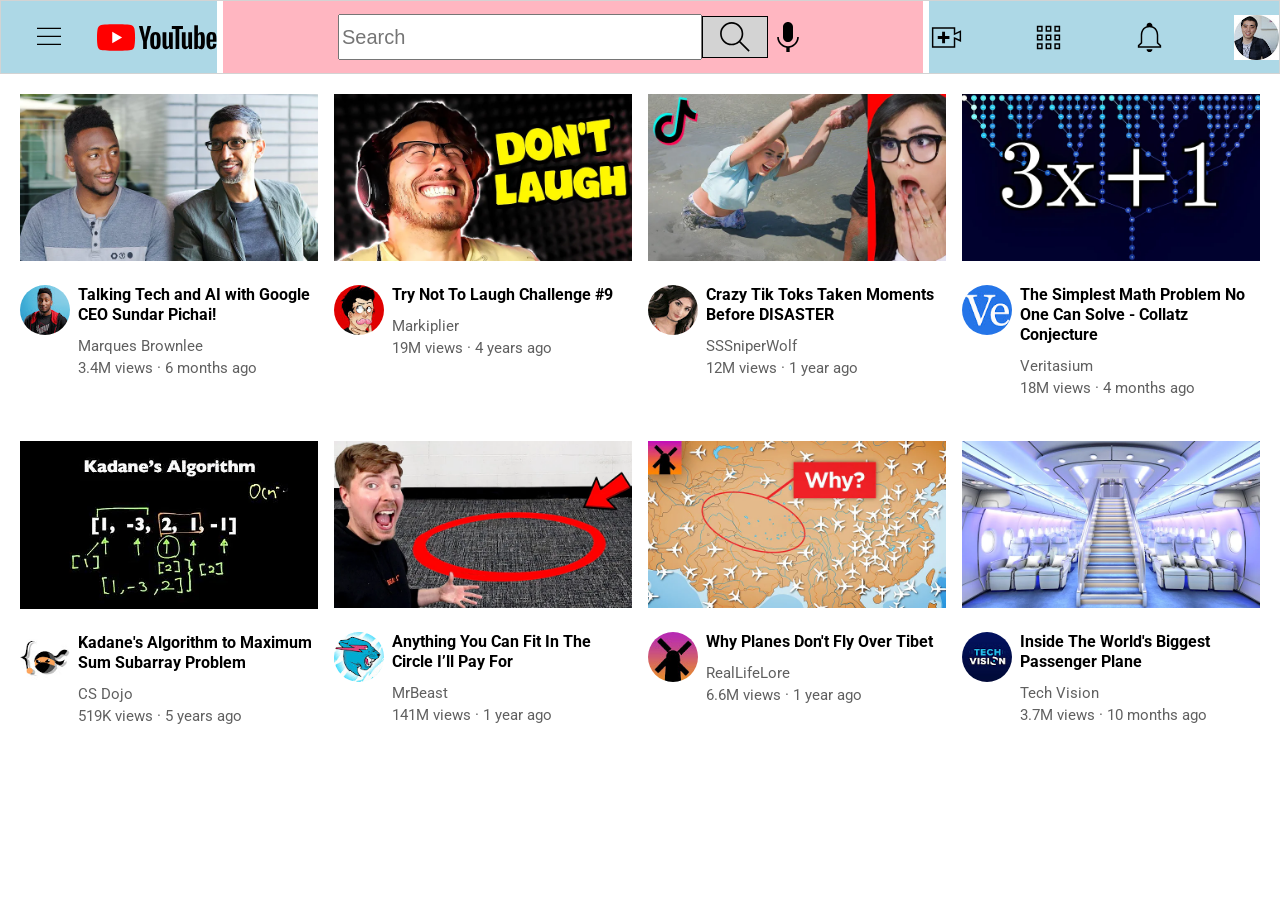
==== index.html @ b1d31317 "first commit" ====
<!DOCTYPE html>
<html>

<head>
  <title> YouTube </title>

  <link rel="preconnect" href="https://fonts.googleapis.com">
  <link rel="preconnect" href="https://fonts.gstatic.com" crossorigin>
  <link href="https://fonts.googleapis.com/css2?family=Roboto&display=swap" rel="stylesheet">

  <link rel="stylesheet" href="styles/general.css">
  <link rel="stylesheet" href="styles/header.css">
  <!-- <link rel="stylesheet" href="styles/sidebar.css"> -->
  <link rel="stylesheet" href="styles/video.css">

</head>

<body>
  <div class="header">
    <div class="left-section">
      <img class="hamburger-menu" src="icons/hamburger-menu.svg">
      <img class="youtube-logo" src="icons/youtube-logo.svg">
    </div>
    <div class="middle-section">
      <div class="search-div">
        <input class="search-bar" type="text" placeholder="Search">
        <img class="search-button" src="icons/search.svg">
        <img class="voice-button" src="icons/voice-search-icon.svg">
      </div>
    </div>
    <div class="right-section">
      <img class="upload-icon" src="icons/upload.svg">
      <img class="youtube-apps" src="icons/youtube-apps.svg">
      <img class="notification-icon" src="icons/notifications.svg">
      <img class="my-channel-thumbnail" src="channel-thumbnails/my-channel.jpeg">
    </div>
    
  </div>

  <!-- <nav class="side-bar">
    <div class="sidebar-link">
      <img class="home-link" src="icons/home.svg">
      <p>Home</p>
    </div>
  </nav> -->

  <div class="video-grid">

    <div class="video-preview">
      <div class="thumbnail-div">
        <img class="thumbnail" src="thumbnails/thumbnail-1.webp">
      </div>
      <div class="video-info-grid">

        <div class="channel-picture-div">
          <img class="channel-thumbnail" src="channel-thumbnails/channel-1.jpeg">
        </div>

        <div class="video-info-div">

          <p class="video-title">
            Talking Tech and AI with Google CEO Sundar Pichai!
          </p>

          <p class="channel-name">
            Marques Brownlee
          </p>

          <p class="video-stats">
            3.4M views &#183; 6 months ago
          </p>

        </div>

      </div>



    </div>
    
    <div class="video-preview">
      <div class="thumbnail-div">
        <img class="thumbnail" src="thumbnails/thumbnail-2.webp">
      </div>
      <div class="video-info-grid">

        <div class="channel-picture-div">
          <img class="channel-thumbnail" src="channel-thumbnails/channel-2.jpeg">
        </div>

        <div class="video-info-div">

          <p class="video-title">
           Try Not To Laugh Challenge #9
          </p>

          <p class="channel-name">
            Markiplier
          </p>

          <p class="video-stats">
            19M views &#183; 4 years ago
          </p>

        </div>

      </div>



    </div>

    <div class="video-preview">
      <div class="thumbnail-div">
        <img class="thumbnail" src="thumbnails/thumbnail-3.webp">
      </div>
      <div class="video-info-grid">

        <div class="channel-picture-div">
          <img class="channel-thumbnail" src="channel-thumbnails/channel-3.jpeg">
        </div>

        <div class="video-info-div">

          <p class="video-title">
           Crazy Tik Toks Taken Moments Before DISASTER
          </p>

          <p class="channel-name">
            SSSniperWolf
          </p>

          <p class="video-stats">
            12M views &#183; 1 year ago
          </p>

        </div>

      </div>



    </div>

    <div class="video-preview">
      <div class="thumbnail-div">
        <img class="thumbnail" src="thumbnails/thumbnail-4.webp">
      </div>
      <div class="video-info-grid">

        <div class="channel-picture-div">
          <img class="channel-thumbnail" src="channel-thumbnails/channel-4.jpeg">
        </div>

        <div class="video-info-div">

          <p class="video-title">
           The Simplest Math Problem No One Can Solve - Collatz Conjecture
          </p>

          <p class="channel-name">
            Veritasium
          </p>

          <p class="video-stats">
            18M views &#183; 4 months ago
          </p>

        </div>

      </div>



    </div>

    <div class="video-preview">
      <div class="thumbnail-div">
        <img class="thumbnail" src="thumbnails/thumbnail-5.webp">
      </div>
      <div class="video-info-grid">

        <div class="channel-picture-div">
          <img class="channel-thumbnail" src="channel-thumbnails/channel-5.jpeg">
        </div>

        <div class="video-info-div">

          <p class="video-title">
           Kadane's Algorithm to Maximum Sum Subarray Problem
          </p>

          <p class="channel-name">
            CS Dojo
          </p>

          <p class="video-stats">
            519K views &#183; 5 years ago
          </p>

        </div>

      </div>



    </div>

    <div class="video-preview">
      <div class="thumbnail-div">
        <img class="thumbnail" src="thumbnails/thumbnail-6.webp">
      </div>
      <div class="video-info-grid">

        <div class="channel-picture-div">
          <img class="channel-thumbnail" src="channel-thumbnails/channel-6.jpeg">
        </div>

        <div class="video-info-div">

          <p class="video-title">
           Anything You Can Fit In The Circle I’ll Pay For
          </p>

          <p class="channel-name">
            MrBeast
          </p>

          <p class="video-stats">
            141M views &#183; 1 year ago
          </p>

        </div>

      </div>



    </div>

    <div class="video-preview">
      <div class="thumbnail-div">
        <img class="thumbnail" src="thumbnails/thumbnail-7.webp">
      </div>
      <div class="video-info-grid">

        <div class="channel-picture-div">
          <img class="channel-thumbnail" src="channel-thumbnails/channel-7.jpeg">
        </div>

        <div class="video-info-div">

          <p class="video-title">
           Why Planes Don't Fly Over Tibet
          </p>

          <p class="channel-name">
            RealLifeLore
          </p>

          <p class="video-stats">
            6.6M views &#183; 1 year ago
          </p>

        </div>

      </div>



    </div>

    <div class="video-preview">
      <div class="thumbnail-div">
        <img class="thumbnail" src="thumbnails/thumbnail-8.webp">
      </div>
      <div class="video-info-grid">

        <div class="channel-picture-div">
          <img class="channel-thumbnail" src="channel-thumbnails/channel-8.jpeg">
        </div>

        <div class="video-info-div">

          <p class="video-title">
           Inside The World's Biggest Passenger Plane
          </p>

          <p class="channel-name">
            Tech Vision
          </p>

          <p class="video-stats">
            3.7M views &#183; 10 months ago
          </p>

        </div>

      </div>



    </div>

  </div>

</body>

</html>
---- styles/general.css ----
p {
      font-family: 'Roboto', arial, sans-serif;
      margin-top: 0px;
      margin-bottom: 0px;
    }

    body {
       margin: 0px;
       
    }
---- styles/header.css ----
.header {
  display: flex;
  flex-direction: row;
  height: 72px;
  justify-content: space-between;
  border-style: solid;
  border-width: .5px;
  border-color: lightgray;
}

.left-section {
  background-color: lightblue;
  display: flex;
  align-items: center;
}

.hamburger-menu {
 height: 32px;
 margin-left: 32px;
 margin-right: 24px;
 cursor: pointer;
}

.youtube-logo {
  height: 29px;
  width: 120px;
  margin-left: 8px;
  cursor: pointer;
}

.middle-section {
  background-color: lightpink;
  display: flex;
  flex: 1;
  align-items: center;
  justify-content: center;
  max-width: 700px;
}

.search-div {
  display: flex;
  flex: 0.75;
  height: 40px;
  max-width: 470px;
  align-items: center;
  justify-content: center;
}

.search-bar {
  height: 100%;
  width: 100%;;
  cursor: text;
  font-size: 20px;
  font-weight: 400;
}

.search-button {
  background-color: lightgray;
  height: 100%;
  width: 85px;
  border-style: solid;
  border-width: 0.1px;
  
}

.voice-button {
  height: 100%;
}


.right-section {
  background-color: lightblue;
  width: 350px;
  display: flex;
  align-items: center;
  justify-content: space-between;

}

.upload-icon {
height: 35px;
}

.youtube-apps {
height: 35px;
}

.notification-icon {
height: 35px;
}

.my-channel-thumbnail {
height: 45px;
border-radius: 20;
border: none;
}
---- styles/sidebar.css ----
.side-bar {
  top: 56px;
  height: 700px;
  width: 72px;
  padding-top: 4px;
  align-items: center;
}

.home-link {
  height: 10px;
  width: 10px;
}
---- styles/video.css ----
.video-grid {
      display: grid;
      grid-template-columns: 1fr 1fr 1fr 1fr;
      grid-column-gap: 16px;
      grid-row-gap: 40px;
      padding-top: 20px;
      padding-bottom: 20px;
      padding-left: 20px;
      padding-right: 20px;
    }

    .thumbnail-div {
      margin-bottom: 20px;
    }

    .thumbnail {
      width: 100%;
      cursor: pointer;
    }

    .channel-thumbnail {
      border-radius: 100px;
      width: 100%;
      cursor: pointer;
    }

    .video-info-grid {
      display: grid;
      grid-template-columns: 50px 1fr;
      grid-column-gap: 8px;
    }

    .video-title {
      font-weight: bold;
      margin-top: 0px;
      margin-bottom: 12px;
      font-size: 16px;
      width: auto;
      line-height: 20px;
      cursor: pointer;
    }

    .channel-name,
    .video-stats {
      color: rgb(96, 96, 96);
      font-size: 15px;
      width: auto;
      cursor: pointer;
      margin-bottom: 4px;
    }
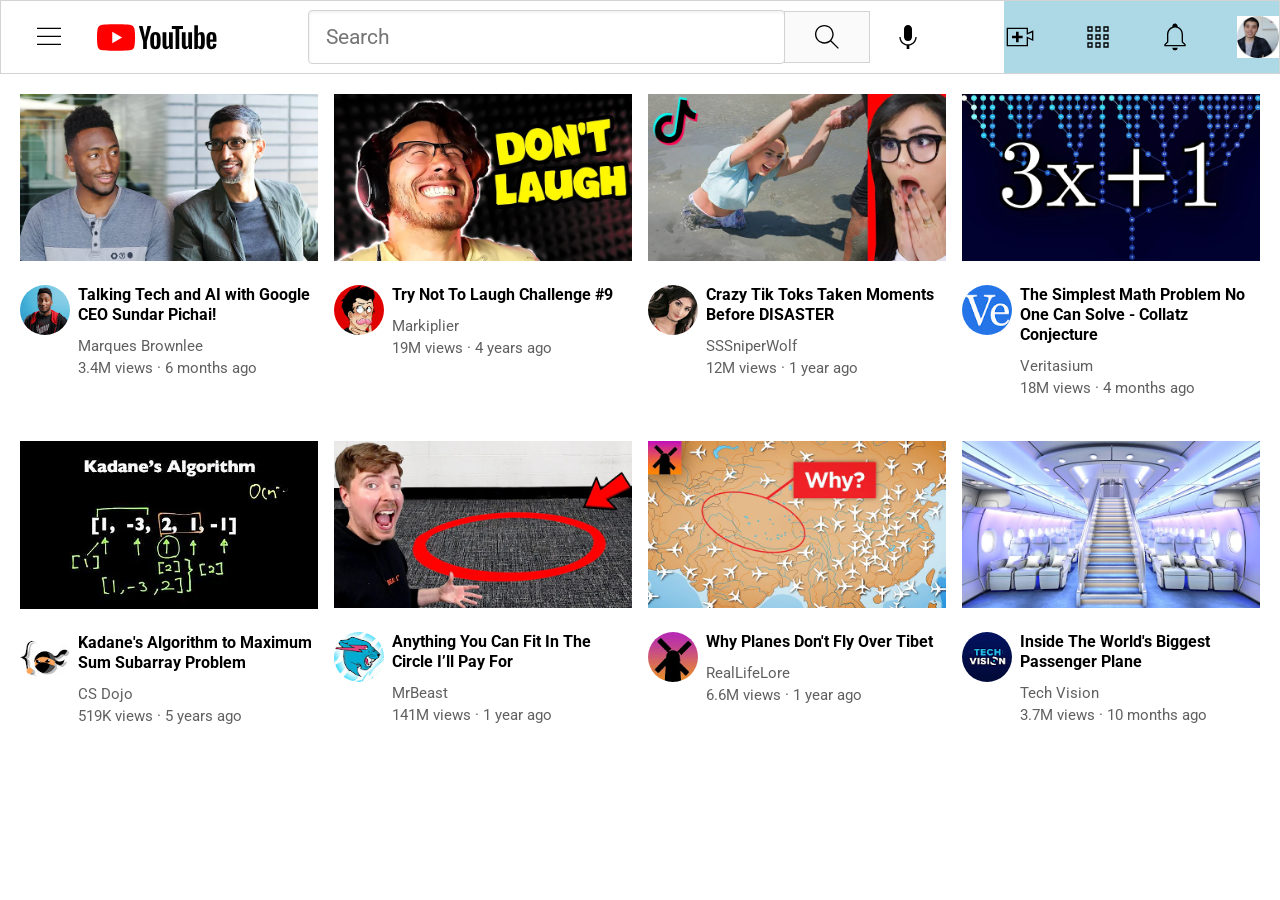
==== commit 3200d597: "new commit" ====
--- a/index.html
+++ b/index.html
@@ -22,11 +22,13 @@
       <img class="youtube-logo" src="icons/youtube-logo.svg">
     </div>
     <div class="middle-section">
-      <div class="search-div">
+
         <input class="search-bar" type="text" placeholder="Search">
-        <img class="search-button" src="icons/search.svg">
+        <div class="search-button-container">
+          <img class="search-button" src="icons/search.svg">
+        </div> 
         <img class="voice-button" src="icons/voice-search-icon.svg">
-      </div>
+      
     </div>
     <div class="right-section">
       <img class="upload-icon" src="icons/upload.svg">
--- a/styles/header.css
+++ b/styles/header.css
@@ -6,10 +6,10 @@
   border-style: solid;
   border-width: .5px;
   border-color: lightgray;
+  
 }
 
 .left-section {
-  background-color: lightblue;
   display: flex;
   align-items: center;
 }
@@ -29,68 +29,91 @@
 }
 
 .middle-section {
-  background-color: lightpink;
+  margin-left: 10px;
   display: flex;
   flex: 1;
   align-items: center;
   justify-content: center;
-  max-width: 700px;
-}
-
-.search-div {
-  display: flex;
-  flex: 0.75;
-  height: 40px;
-  max-width: 470px;
-  align-items: center;
-  justify-content: center;
+  max-width: 616px;
+  padding-left: 1px;
 }
 
 .search-bar {
-  height: 100%;
-  width: 100%;;
+  flex: 1; 
+  height: 50px;
+  width: 1500px;
   cursor: text;
   font-size: 20px;
   font-weight: 400;
+  border-width: 1px;
+  border-style: solid;
+  border-color: lightgray;
+  border-radius: 4px;
+  box-shadow: inset 1px 2px 3px 
+  rgba(0, 0, 0, 0.05);
+}
+
+.search-bar::placeholder {
+  font-family: Roboto, Arial;
+  font-size: 21px;
+  padding-left: 15px;
+}
+
+.search-button-container {
+  background-color: rgb(250, 250, 250);
+  border-color: lightgray;
+  cursor: pointer;
+  height: 50px;
+  width: 84px;
+  border-style: solid;
+  border-width: 0.1px;
+  margin-left: -1px;
+
+  display: flex;
+  align-items: center;
+  justify-content: center;
+  
+}
+.search-button-container:hover {
+  background-color: rgb(230, 230, 230);
 }
 
 .search-button {
-  background-color: lightgray;
-  height: 100%;
-  width: 85px;
-  border-style: solid;
-  border-width: 0.1px;
+  height: 32px;
+}
+
+.voice-button {
+  margin-left: 22px;
+  height: 32px;
+  border-radius: 20px;
+}
+.voice-button:hover {
+  background-color: rgb(230, 230, 230);
+}
+
+.right-section {
+  background-color: lightblue;
+  width: 275px;
+  display: flex;
+  align-items: center;
+  justify-content: space-between;
   
 }
 
-.voice-button {
-  height: 100%;
-}
-
-
-.right-section {
-  background-color: lightblue;
-  width: 350px;
-  display: flex;
-  align-items: center;
-  justify-content: space-between;
-
-}
-
 .upload-icon {
-height: 35px;
+height: 32px;
 }
 
 .youtube-apps {
-height: 35px;
+height: 32px;
 }
 
 .notification-icon {
-height: 35px;
+height: 32px;
 }
 
 .my-channel-thumbnail {
-height: 45px;
+height: 42px;
 border-radius: 20;
 border: none;
 }
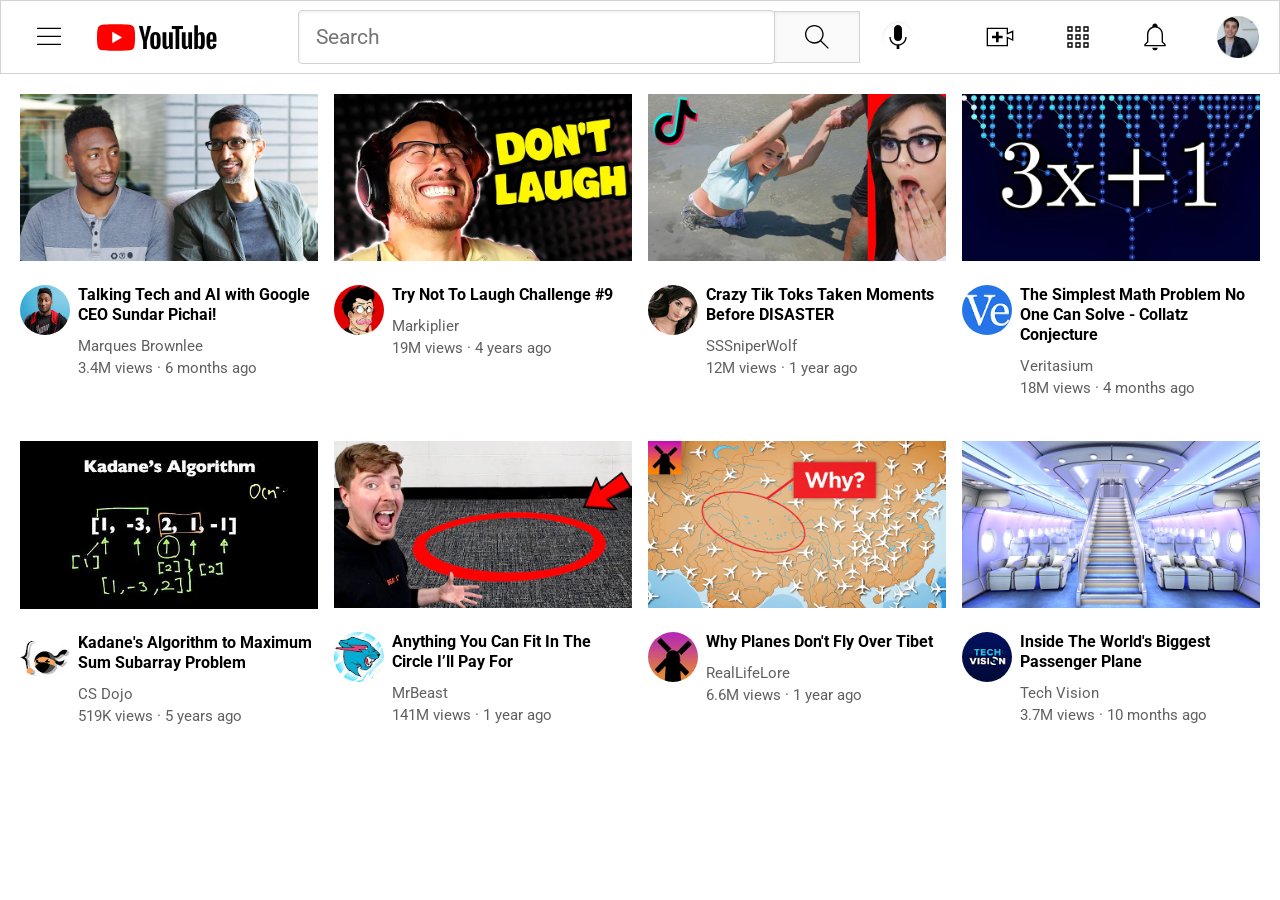
==== commit 78affb4b: "commit" ====
--- a/styles/header.css
+++ b/styles/header.css
@@ -41,7 +41,7 @@
 .search-bar {
   flex: 1; 
   height: 50px;
-  width: 1500px;
+  width: 0;
   cursor: text;
   font-size: 20px;
   font-weight: 400;
@@ -68,7 +68,8 @@
   border-style: solid;
   border-width: 0.1px;
   margin-left: -1px;
-
+  box-shadow: inset 1px 2px 3px
+  rgba(0, 0, 0, 0.05);
   display: flex;
   align-items: center;
   justify-content: center;
@@ -86,18 +87,20 @@
   margin-left: 22px;
   height: 32px;
   border-radius: 20px;
+  box-shadow: inset 1px 2px 3px
+  rgba(0, 0, 0, 0.05);
 }
 .voice-button:hover {
   background-color: rgb(230, 230, 230);
 }
 
 .right-section {
-  background-color: lightblue;
   width: 275px;
+  margin-right: 20px;
   display: flex;
   align-items: center;
   justify-content: space-between;
-  
+  flex-shrink: 0;
 }
 
 .upload-icon {
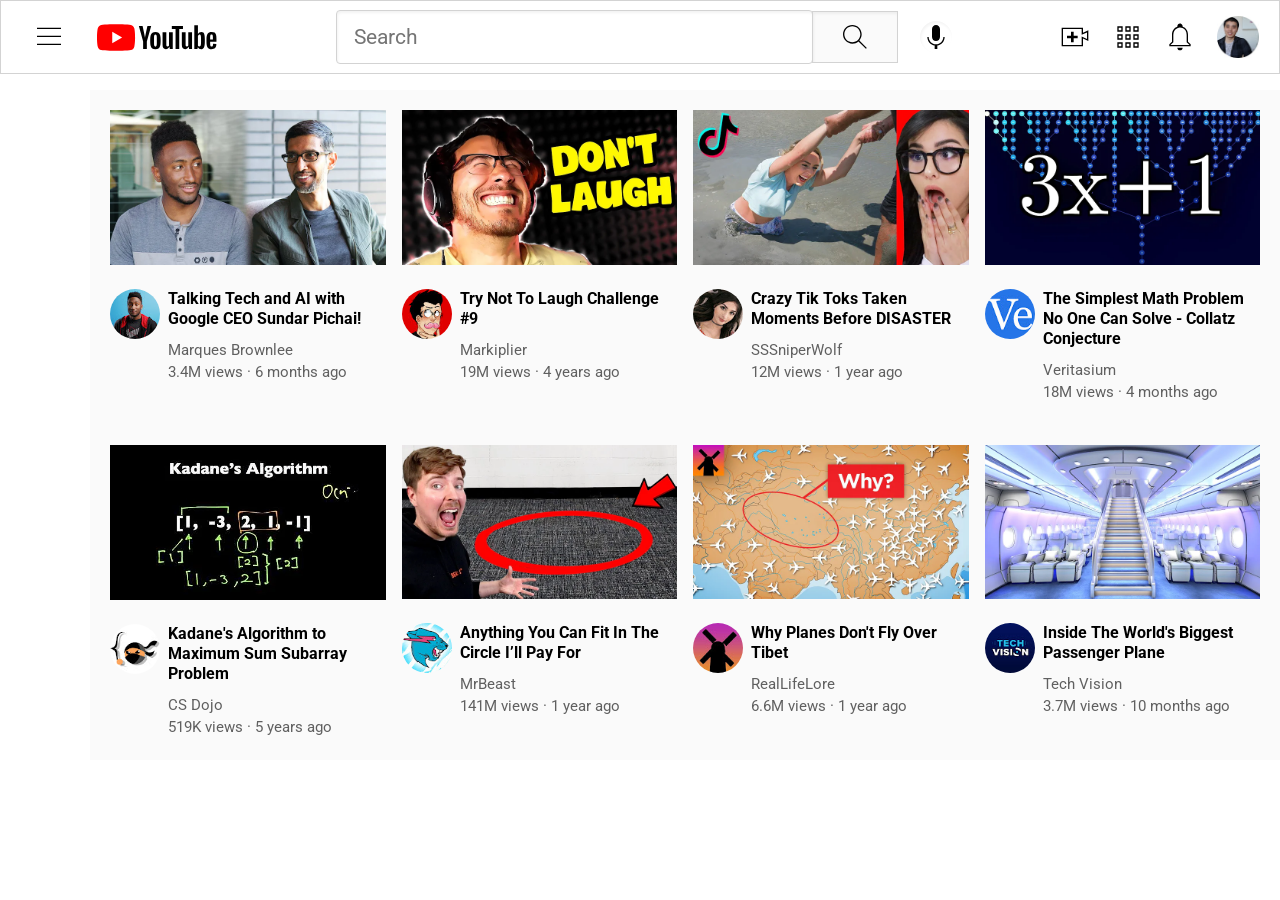
==== commit 9514b112: "recommit #3" ====
--- a/index.html
+++ b/index.html
@@ -10,7 +10,7 @@
 
   <link rel="stylesheet" href="styles/general.css">
   <link rel="stylesheet" href="styles/header.css">
-  <!-- <link rel="stylesheet" href="styles/sidebar.css"> -->
+  <link rel="stylesheet" href="styles/sidebar.css">
   <link rel="stylesheet" href="styles/video.css">
 
 </head>
--- a/styles/general.css
+++ b/styles/general.css
@@ -6,5 +6,6 @@
 
     body {
        margin: 0px;
-       
+       padding-top: 90px;
+       padding-left: 90px;
     }
--- a/styles/header.css
+++ b/styles/header.css
@@ -1,8 +1,17 @@
 .header {
+  height: 72px;
+
   display: flex;
   flex-direction: row;
-  height: 72px;
   justify-content: space-between;
+
+  position: fixed;
+  top: 0;
+  left: 0;
+  right: 0;
+
+  background-color: white;
+
   border-style: solid;
   border-width: .5px;
   border-color: lightgray;
@@ -95,7 +104,7 @@
 }
 
 .right-section {
-  width: 275px;
+  width: 200px;
   margin-right: 20px;
   display: flex;
   align-items: center;
--- a/styles/sidebar.css
+++ b/styles/sidebar.css
@@ -1,8 +1,11 @@
 .side-bar {
-  top: 56px;
-  height: 700px;
-  width: 72px;
-  padding-top: 4px;
+  background-color: white;
+  position: fixed;
+  left: 0;
+  bottom: 0;
+  top: 72px;
+  width: 70px;
+  
   align-items: center;
 }
 
--- a/styles/video.css
+++ b/styles/video.css
@@ -7,6 +7,8 @@
       padding-bottom: 20px;
       padding-left: 20px;
       padding-right: 20px;
+
+      background-color: rgb(250, 250, 250);
     }
 
     .thumbnail-div {
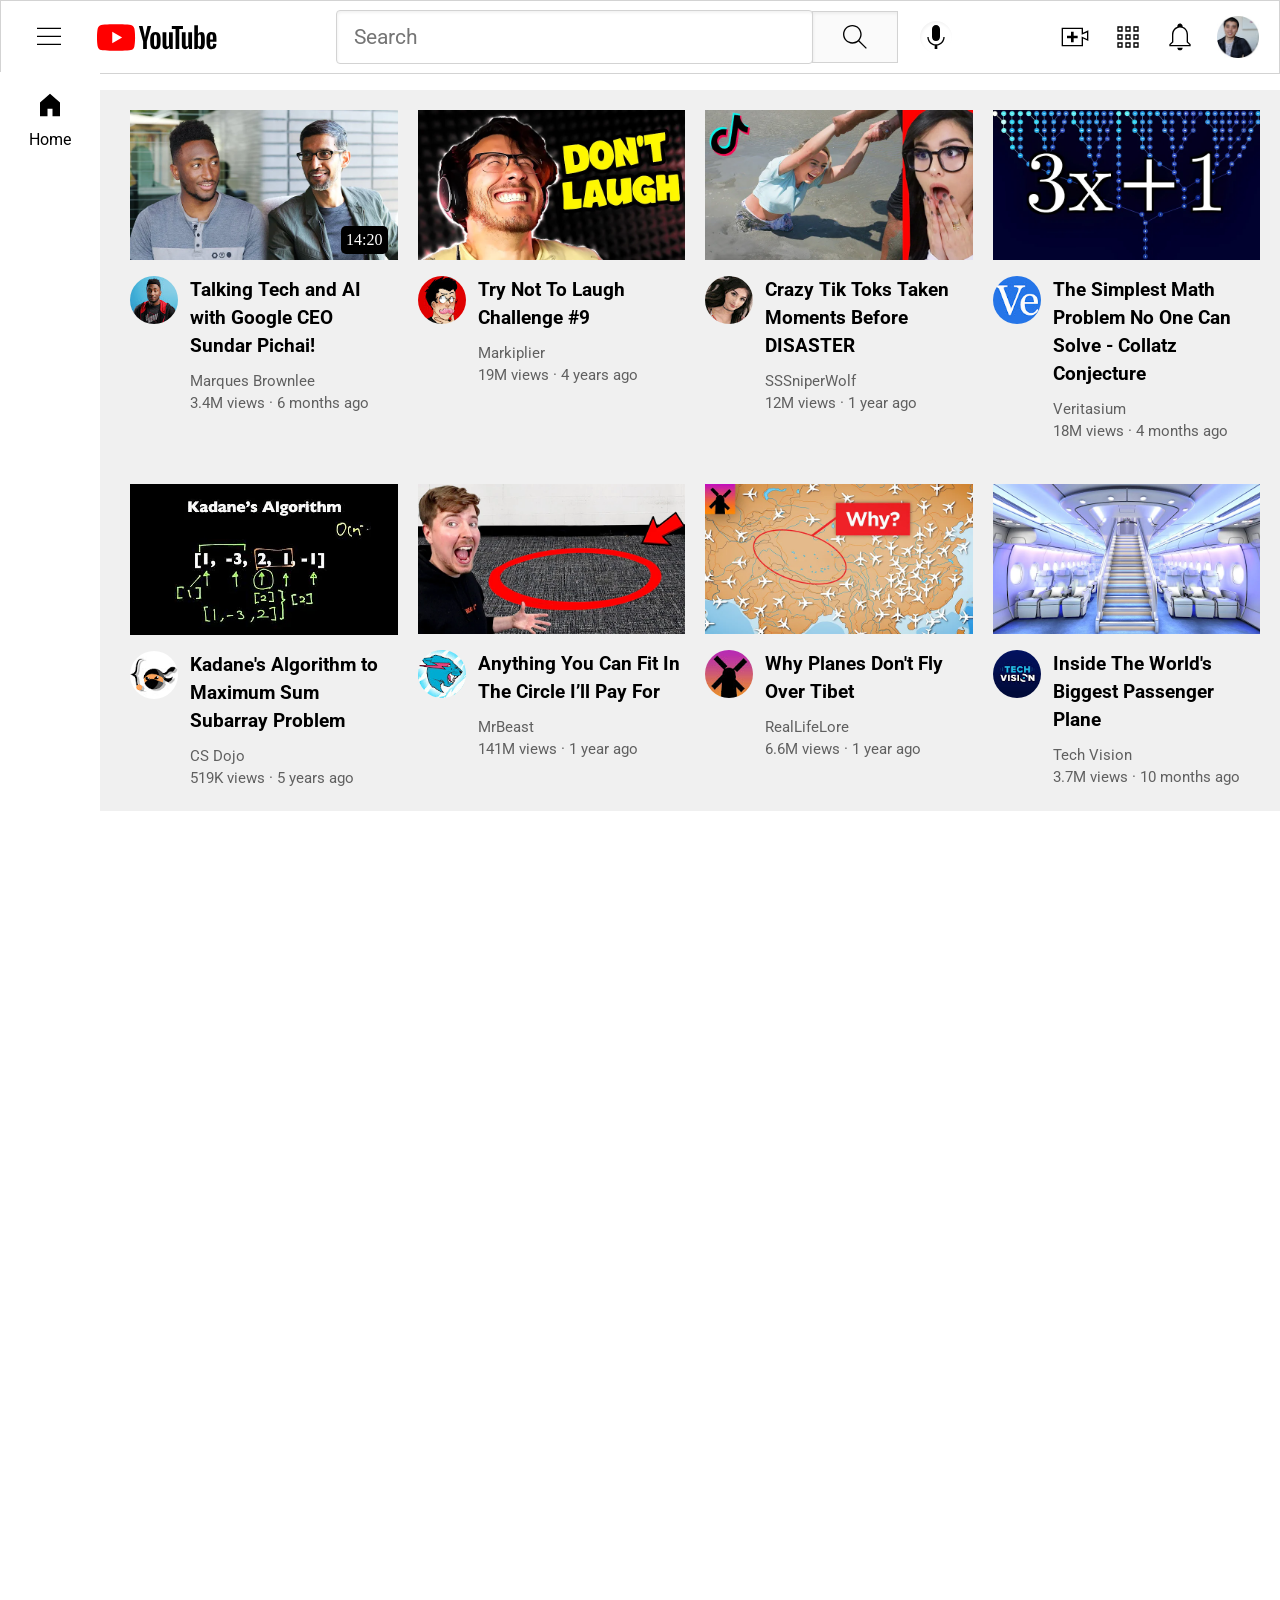
==== commit 3694c4e2: "commit #4" ====
--- a/index.html
+++ b/index.html
@@ -39,18 +39,21 @@
     
   </div>
 
-  <!-- <nav class="side-bar">
+  <nav class="side-bar">
     <div class="sidebar-link">
       <img class="home-link" src="icons/home.svg">
       <p>Home</p>
     </div>
-  </nav> -->
+  </nav>
 
   <div class="video-grid">
 
     <div class="video-preview">
       <div class="thumbnail-div">
         <img class="thumbnail" src="thumbnails/thumbnail-1.webp">
+        <div class="video-time">
+          14:20
+        </div>
       </div>
       <div class="video-info-grid">
 
--- a/styles/general.css
+++ b/styles/general.css
@@ -5,6 +5,7 @@
     }
 
     body {
+       height: 3000px;
        margin: 0px;
        padding-top: 90px;
        padding-left: 90px;
--- a/styles/header.css
+++ b/styles/header.css
@@ -1,14 +1,16 @@
 .header {
   height: 72px;
 
-  display: flex;
-  flex-direction: row;
-  justify-content: space-between;
+  z-index: 100;
 
   position: fixed;
   top: 0;
   left: 0;
   right: 0;
+
+  display: flex;
+  flex-direction: row;
+  justify-content: space-between;
 
   background-color: white;
 
@@ -50,7 +52,7 @@
 .search-bar {
   flex: 1; 
   height: 50px;
-  width: 0;
+  width: 0px;
   cursor: text;
   font-size: 20px;
   font-weight: 400;
--- a/styles/sidebar.css
+++ b/styles/sidebar.css
@@ -1,15 +1,24 @@
 .side-bar {
+  z-index: 100;
   background-color: white;
   position: fixed;
   left: 0;
   bottom: 0;
   top: 72px;
-  width: 70px;
+  width: 100px;
+  padding-top: 8px;
   
   align-items: center;
 }
 
+.sidebar-link {
+  align-items: center;
+  display: flex;
+  flex-direction: column;
+  justify-content: center;
+}
+
 .home-link {
-  height: 10px;
-  width: 10px;
+  height: 50px;
+  width: 30px;
 }
--- a/styles/video.css
+++ b/styles/video.css
@@ -1,18 +1,19 @@
 .video-grid {
       display: grid;
       grid-template-columns: 1fr 1fr 1fr 1fr;
-      grid-column-gap: 16px;
+      grid-column-gap: 20px;
       grid-row-gap: 40px;
       padding-top: 20px;
       padding-bottom: 20px;
-      padding-left: 20px;
+      padding-left: 40px;
       padding-right: 20px;
 
-      background-color: rgb(250, 250, 250);
+      background-color: rgb(240, 240, 240);
     }
 
     .thumbnail-div {
-      margin-bottom: 20px;
+      margin-bottom: 12px;
+      position: relative;
     }
 
     .thumbnail {
@@ -20,25 +21,37 @@
       cursor: pointer;
     }
 
+    .video-time {
+      position: absolute;
+      background-color: black;
+      color: white;
+      z-index: 50;
+      bottom: 10px;
+      right: 10px;
+      border-radius: 5px;
+      padding: 5px;
+      
+    }
+
     .channel-thumbnail {
       border-radius: 100px;
-      width: 100%;
+      width: 96%;
       cursor: pointer;
     }
 
     .video-info-grid {
       display: grid;
       grid-template-columns: 50px 1fr;
-      grid-column-gap: 8px;
+      grid-column-gap: 10px;
     }
 
     .video-title {
       font-weight: bold;
       margin-top: 0px;
       margin-bottom: 12px;
-      font-size: 16px;
+      font-size: 19px;
       width: auto;
-      line-height: 20px;
+      line-height: 28px;
       cursor: pointer;
     }
 
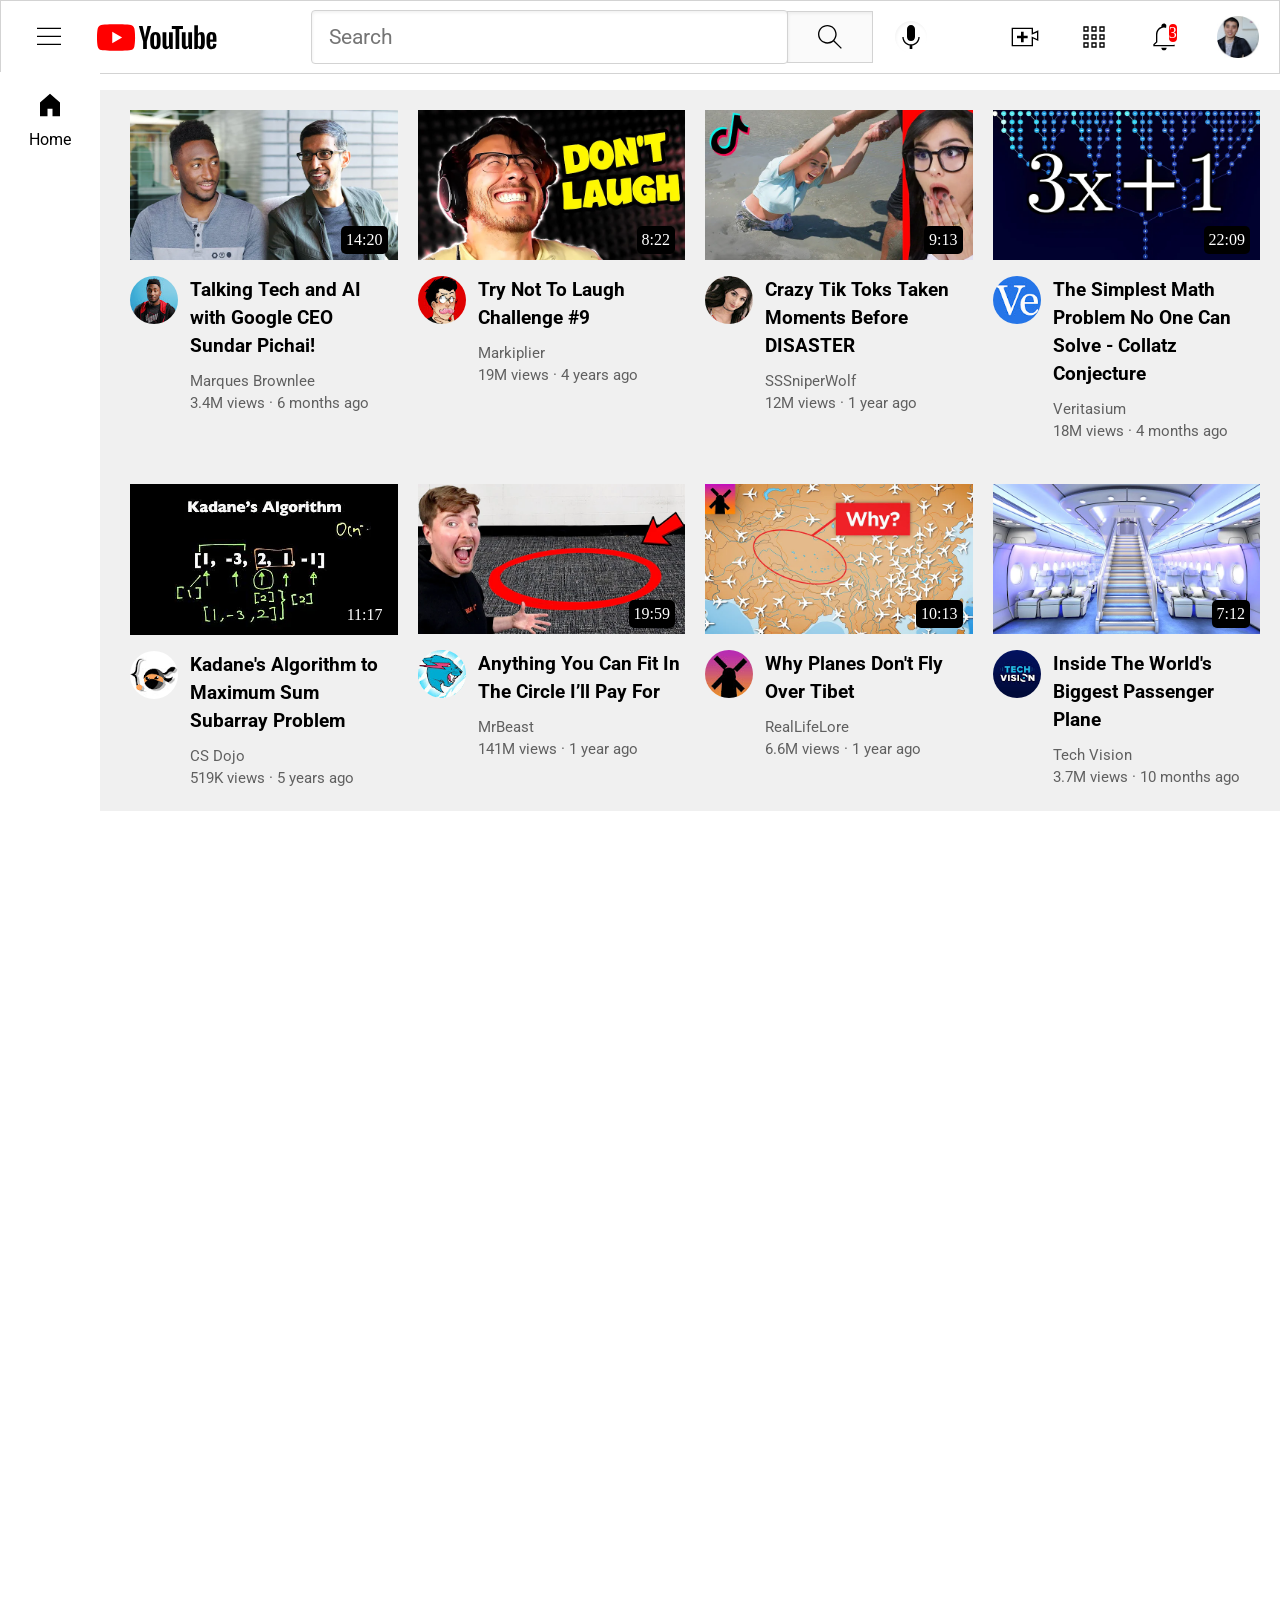
==== commit d7ca00b4: "commit #5" ====
--- a/index.html
+++ b/index.html
@@ -33,7 +33,10 @@
     <div class="right-section">
       <img class="upload-icon" src="icons/upload.svg">
       <img class="youtube-apps" src="icons/youtube-apps.svg">
-      <img class="notification-icon" src="icons/notifications.svg">
+      <div class="notification-div">
+        <img class="notification-icon" src="icons/notifications.svg">
+        <div class="notification-count">3</div>
+      </div>
       <img class="my-channel-thumbnail" src="channel-thumbnails/my-channel.jpeg">
     </div>
     
@@ -51,9 +54,7 @@
     <div class="video-preview">
       <div class="thumbnail-div">
         <img class="thumbnail" src="thumbnails/thumbnail-1.webp">
-        <div class="video-time">
-          14:20
-        </div>
+        <div class="video-time">14:20</div>
       </div>
       <div class="video-info-grid">
 
@@ -86,6 +87,7 @@
     <div class="video-preview">
       <div class="thumbnail-div">
         <img class="thumbnail" src="thumbnails/thumbnail-2.webp">
+        <div class="video-time">8:22</div>
       </div>
       <div class="video-info-grid">
 
@@ -118,6 +120,7 @@
     <div class="video-preview">
       <div class="thumbnail-div">
         <img class="thumbnail" src="thumbnails/thumbnail-3.webp">
+        <div class="video-time">9:13</div>
       </div>
       <div class="video-info-grid">
 
@@ -150,6 +153,7 @@
     <div class="video-preview">
       <div class="thumbnail-div">
         <img class="thumbnail" src="thumbnails/thumbnail-4.webp">
+        <div class="video-time">22:09</div>
       </div>
       <div class="video-info-grid">
 
@@ -182,6 +186,7 @@
     <div class="video-preview">
       <div class="thumbnail-div">
         <img class="thumbnail" src="thumbnails/thumbnail-5.webp">
+        <div class="video-time">11:17</div>
       </div>
       <div class="video-info-grid">
 
@@ -214,6 +219,7 @@
     <div class="video-preview">
       <div class="thumbnail-div">
         <img class="thumbnail" src="thumbnails/thumbnail-6.webp">
+        <div class="video-time">19:59</div>
       </div>
       <div class="video-info-grid">
 
@@ -246,6 +252,7 @@
     <div class="video-preview">
       <div class="thumbnail-div">
         <img class="thumbnail" src="thumbnails/thumbnail-7.webp">
+        <div class="video-time">10:13</div>
       </div>
       <div class="video-info-grid">
 
@@ -278,6 +285,7 @@
     <div class="video-preview">
       <div class="thumbnail-div">
         <img class="thumbnail" src="thumbnails/thumbnail-8.webp">
+        <div class="video-time">7:12</div>
       </div>
       <div class="video-info-grid">
 
--- a/styles/header.css
+++ b/styles/header.css
@@ -106,7 +106,7 @@
 }
 
 .right-section {
-  width: 200px;
+  width: 250px;
   margin-right: 20px;
   display: flex;
   align-items: center;
@@ -122,8 +122,24 @@
 height: 32px;
 }
 
+.notification-div {
+  position: relative;
+  height: 32px;
+}
+
 .notification-icon {
 height: 32px;
+}
+
+.notification-count {
+  position: absolute;
+  z-index: 1;
+  top: 0;
+  right: 0;
+  background-color: red;
+  color: white;
+  border-radius: 18px;
+  border: solid;
 }
 
 .my-channel-thumbnail {
--- a/styles/video.css
+++ b/styles/video.css
@@ -30,6 +30,7 @@
       right: 10px;
       border-radius: 5px;
       padding: 5px;
+      font-weight: 500;
       
     }
 
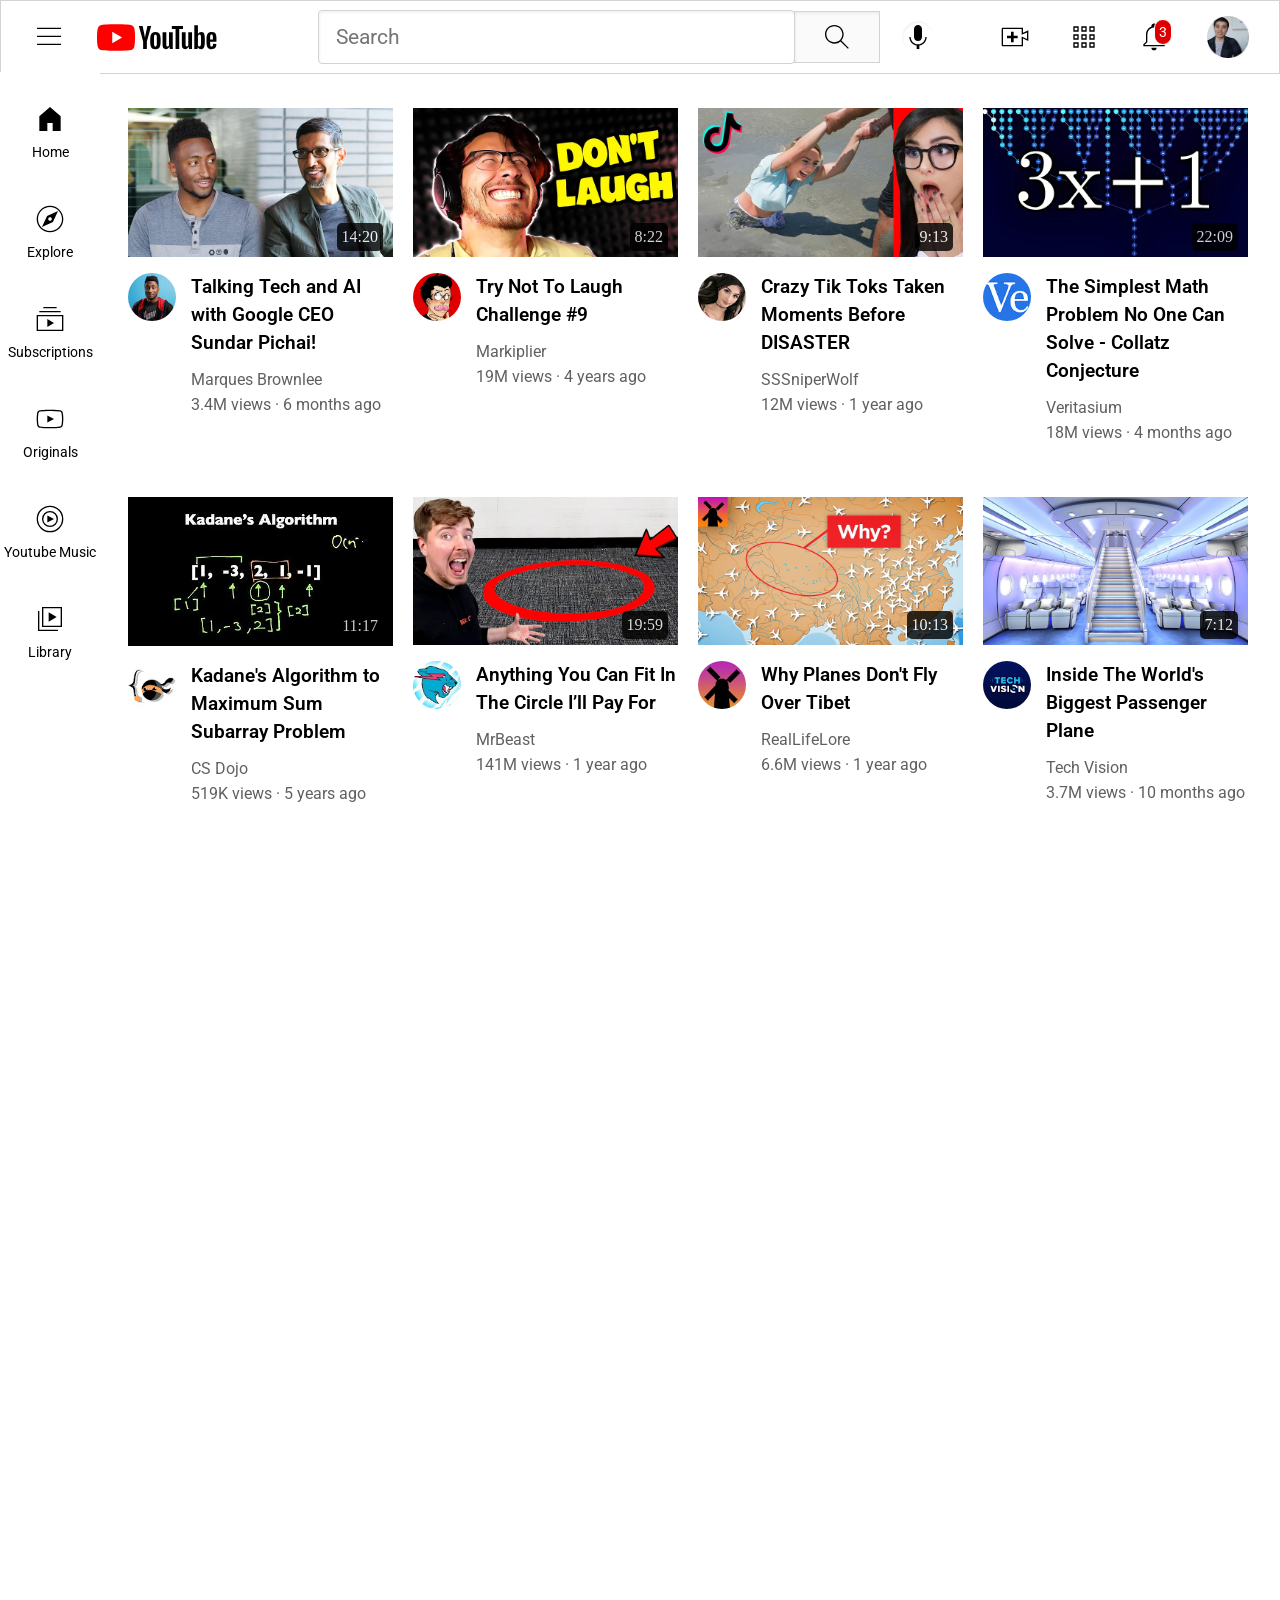
==== commit 814791ef: "commit #7" ====
--- a/index.html
+++ b/index.html
@@ -44,8 +44,28 @@
 
   <nav class="side-bar">
     <div class="sidebar-link">
-      <img class="home-link" src="icons/home.svg">
-      <p>Home</p>
+      <img class="side-link" src="icons/home.svg">
+      <p class="sidebarlink-text">Home</p>
+    </div>
+     <div class="sidebar-link">
+      <img class="side-link" src="icons/explore.svg">
+      <p class="sidebarlink-text">Explore</p>
+    </div>
+     <div class="sidebar-link">
+      <img class="side-link" src="icons/subscriptions.svg">
+      <p class="sidebarlink-text">Subscriptions</p>
+    </div>
+     <div class="sidebar-link">
+      <img class="side-link" src="icons/originals.svg">
+      <p class="sidebarlink-text">Originals</p>
+    </div>
+     <div class="sidebar-link">
+      <img class="side-link" src="icons/youtube-music.svg">
+      <p class="sidebarlink-text">Youtube Music</p>
+    </div>
+     <div class="sidebar-link">
+      <img class="side-link" src="icons/library.svg">
+      <p class="sidebarlink-text">Library</p>
     </div>
   </nav>
 
--- a/styles/header.css
+++ b/styles/header.css
@@ -40,7 +40,7 @@
 }
 
 .middle-section {
-  margin-left: 10px;
+  margin-left: 35px;
   display: flex;
   flex: 1;
   align-items: center;
@@ -107,7 +107,7 @@
 
 .right-section {
   width: 250px;
-  margin-right: 20px;
+  margin-right: 30px;
   display: flex;
   align-items: center;
   justify-content: space-between;
@@ -116,15 +116,25 @@
 
 .upload-icon {
 height: 32px;
+border-radius: 18px;
+}
+.upload-icon:hover {
+  background-color: rgba(255, 255, 255, 0.800);
 }
 
 .youtube-apps {
-height: 32px;
+  height: 32px;
+  border-radius: 18px;
+}
+.youtube-apps:hover {
+  background-color: rgba(255, 255, 255, 0.800);
 }
 
 .notification-div {
+  display: flex;
+  justify-content: center;
   position: relative;
-  height: 32px;
+  border-radius: 18px;
 }
 
 .notification-icon {
@@ -134,12 +144,16 @@
 .notification-count {
   position: absolute;
   z-index: 1;
-  top: 0;
-  right: 0;
-  background-color: red;
+  top: -2px;
+  right: -2px;
+  background-color: rgb(220, 0, 0);
   color: white;
-  border-radius: 18px;
+  border-radius: 50px;
   border: solid;
+  border-width: 0.1px;
+  font-family: Roboto, Arial;
+  font-size: 14px;
+  padding: 4px;
 }
 
 .my-channel-thumbnail {
--- a/styles/sidebar.css
+++ b/styles/sidebar.css
@@ -6,19 +6,24 @@
   bottom: 0;
   top: 72px;
   width: 100px;
-  padding-top: 8px;
+  padding-top: 5px;
   
   align-items: center;
 }
 
 .sidebar-link {
+  height: 100px;
   align-items: center;
   display: flex;
   flex-direction: column;
   justify-content: center;
 }
 
-.home-link {
+.side-link {
   height: 50px;
-  width: 30px;
+  width: 32px;
+}
+
+.sidebarlink-text {
+  font-size: 14px;
 }
--- a/styles/video.css
+++ b/styles/video.css
@@ -2,13 +2,14 @@
       display: grid;
       grid-template-columns: 1fr 1fr 1fr 1fr;
       grid-column-gap: 20px;
-      grid-row-gap: 40px;
-      padding-top: 20px;
+      grid-row-gap: 50px;
+      padding-top: 18px;
       padding-bottom: 20px;
-      padding-left: 40px;
+      padding-left: 38px;
       padding-right: 20px;
+      margin-right: 12px;
 
-      background-color: rgb(240, 240, 240);
+      background-color: rgb(255, 255, 255, 0.800);
     }
 
     .thumbnail-div {
@@ -31,6 +32,7 @@
       border-radius: 5px;
       padding: 5px;
       font-weight: 500;
+      opacity: 0.8;
       
     }
 
@@ -43,11 +45,11 @@
     .video-info-grid {
       display: grid;
       grid-template-columns: 50px 1fr;
-      grid-column-gap: 10px;
+      grid-column-gap: 13px;
     }
 
     .video-title {
-      font-weight: bold;
+      font-weight: 600;
       margin-top: 0px;
       margin-bottom: 12px;
       font-size: 19px;
@@ -59,7 +61,8 @@
     .channel-name,
     .video-stats {
       color: rgb(96, 96, 96);
-      font-size: 15px;
+      font-size: 16px;
+      line-height: 21px;
       width: auto;
       cursor: pointer;
       margin-bottom: 4px;
